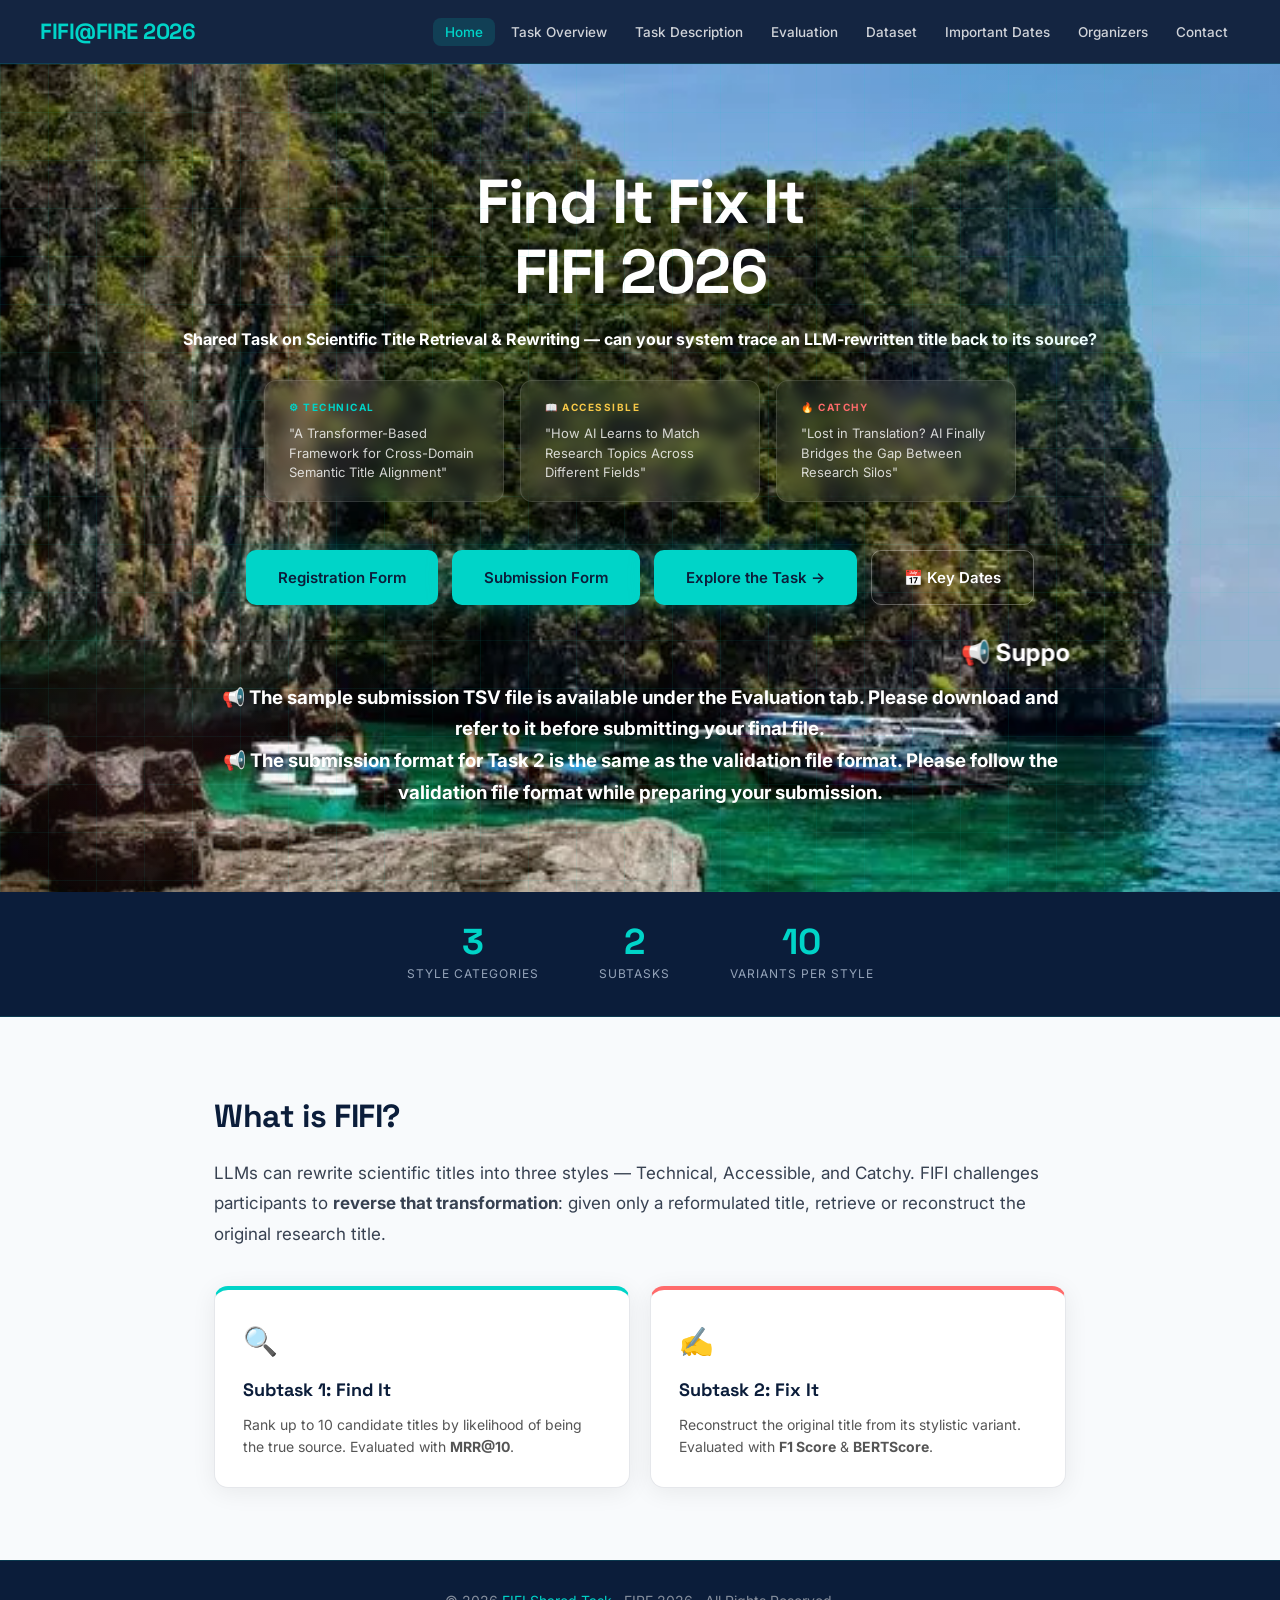
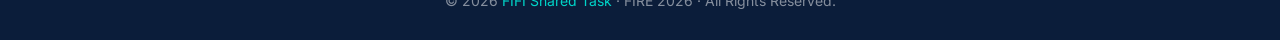
==== index.html @ f6ef9a0f "Update index.html" ====
<!DOCTYPE html>
<html lang="en">
<head>
  <meta charset="UTF-8">
  <meta name="viewport" content="width=device-width, initial-scale=1.0">
  <title>FIFI 2026 — Scientific Title Retrieval & Rewriting</title>
  <link rel="stylesheet" href="style.css">
</head>
<body>

<nav>
  <div class="logo">FIFI@FIRE 2026</div>
  <ul>
    <li><a href="index.html" class="active">Home</a></li>
    <li><a href="overview.html">Task Overview</a></li>
    <li><a href="task.html">Task Description</a></li>
    <li><a href="eval.html">Evaluation</a></li>
    <li><a href="dataset.html">Dataset</a></li>
    <li><a href="dates.html">Important Dates</a></li>
    <li><a href="organizers.html">Organizers</a></li>
    <li><a href="contact.html">Contact</a></li>
  </ul>
</nav>


<section class="hero" style="
    background-image: url('4a.jpg');
    background-size: cover;
    background-position: center;">
  <div class="hero-blob"></div>
 <h1>Find It Fix It <br>FIFI 2026</h1>
 <p><strong><font color='white' font-size= '14px'>
      Shared Task on Scientific Title Retrieval &amp; Rewriting — 
      can your system trace an LLM-rewritten title back to its source?
    </font></strong></p><br>
  <div class="hero-content">
  

    <!-- Signature element: animated floating title-style cards -->
    <div class="title-cards">
      <div class="tc">
        <div class="tc-label technical">⚙ Technical</div>
        <p>"A Transformer-Based Framework for Cross-Domain Semantic Title Alignment"</p>
      </div>
      <div class="tc">
        <div class="tc-label accessible">📖 Accessible</div>
        <p>"How AI Learns to Match Research Topics Across Different Fields"</p>
      </div>
      <div class="tc">
        <div class="tc-label catchy">🔥 Catchy</div>
        <p>"Lost in Translation? AI Finally Bridges the Gap Between Research Silos"</p>
      </div>
    </div>

    <div class="hero-btns">
      <a href="https://forms.gle/GityuVsb8UfEzynC6" target="_blank" class="btn btn-primary">Registration Form</a>
      <a href="https://forms.gle/oGqS2TZ5ggwnsWyB8" target="_blank" class="btn btn-primary">Submission Form</a>
      <a href="overview.html" class="btn btn-primary">Explore the Task →</a>
      <a href="dates.html" class="btn btn-outline">📅 Key Dates</a>
    </div>
<br>
    <marquee><font color='white'><h2>📢 Supporting Dataset for Task 1 Released</h2></font></marquee>
     <font color='white'><h3>📢 The sample submission TSV file is available under the Evaluation tab. Please download and refer to it before submitting your final file.<br>
     📢 The submission format for Task 2 is the same as the validation file format. Please follow the validation file format while preparing your submission.</h3></font>
    
  </div>
</section>

<!-- Stats strip -->
<div class="stats-strip">
  <div class="stat">
    <div class="stat-num">3</div>
    <div class="stat-label">Style categories</div>
  </div>
  <div class="stat">
    <div class="stat-num">2</div>
    <div class="stat-label">Subtasks</div>
  </div>
  <div class="stat">
    <div class="stat-num">10</div>
    <div class="stat-label">Variants per style</div>
  </div>
</div>


<!-- Quick-glance section -->
<section style="max-width:900px;margin:0 auto;padding:72px 24px;">
  <h2 style="font-family:'Space Grotesk',sans-serif;font-size:32px;font-weight:800;color:#0b1d3a;margin-bottom:14px;letter-spacing:-0.5px;">
    What is FIFI?
  </h2>
  <p style="font-size:17px;color:#374151;line-height:1.8;margin-bottom:36px;">
    LLMs can rewrite scientific titles into three styles — Technical, Accessible, and Catchy. 
    FIFI challenges participants to <strong>reverse that transformation</strong>: given only 
    a reformulated title, retrieve or reconstruct the original research title.
  </p>

  <div style="display:grid;grid-template-columns:1fr 1fr;gap:20px;">
    <div style="background:white;border-radius:14px;padding:28px;border:1px solid #e5e7eb;box-shadow:0 4px 24px rgba(0,0,0,0.07);border-top:4px solid #00d4c8;">
      <div style="font-size:28px;margin-bottom:10px;">🔍</div>
      <h3 style="font-family:'Space Grotesk',sans-serif;font-size:18px;font-weight:700;color:#0b1d3a;margin-bottom:8px;">Subtask 1: Find It</h3>
      <p style="font-size:14px;color:#555;line-height:1.6;">Rank up to 10 candidate titles by likelihood of being the true source. Evaluated with <strong>MRR@10</strong>.</p>
    </div>
    <div style="background:white;border-radius:14px;padding:28px;border:1px solid #e5e7eb;box-shadow:0 4px 24px rgba(0,0,0,0.07);border-top:4px solid #ff6b6b;">
      <div style="font-size:28px;margin-bottom:10px;">✍️</div>
      <h3 style="font-family:'Space Grotesk',sans-serif;font-size:18px;font-weight:700;color:#0b1d3a;margin-bottom:8px;">Subtask 2: Fix It</h3>
      <p style="font-size:14px;color:#555;line-height:1.6;">Reconstruct the original title from its stylistic variant. Evaluated with <strong>F1 Score</strong> &amp; <strong>BERTScore</strong>.</p>
    </div>
  </div>
</section>

<footer>
  <p>© 2026 <span>FIFI Shared Task</span> · FIRE 2026 · All Rights Reserved.</p>
</footer>

</body>
</html>
---- style.css ----
/* ============================================================
   FIFI 2026 — Vibrant Redesign
   Palette: Navy · Teal · Coral · Gold · Off-white
   ============================================================ */

@import url('https://fonts.googleapis.com/css2?family=Space+Grotesk:wght@400;500;600;700;800&family=Inter:wght@300;400;500;600&display=swap');

/* ── Tokens ──────────────────────────────────────────────── */
:root {
  --navy:    #0b1d3a;
  --navy2:   #112347;
  --teal:    #00d4c8;
  --teal2:   #00a99e;
  --coral:   #ff6b6b;
  --gold:    #f7c948;
  --offwhite:#f8fafc;
  --muted:   #94a3b8;
  --card-bg: #ffffff;
  --text:    #1e293b;
  --radius:  14px;
  --shadow:  0 4px 24px rgba(0,0,0,0.10);
}

/* ── Reset ───────────────────────────────────────────────── */
*, *::before, *::after { margin:0; padding:0; box-sizing:border-box; }

html { scroll-behavior:smooth; }

body {
  font-family: 'Inter', sans-serif;
  background: var(--offwhite);
  color: var(--text);
  line-height: 1.7;
  font-size: 16px;
}

/* ── NAV ─────────────────────────────────────────────────── */
nav {
  position: sticky;
  top: 0;
  z-index: 100;
  background: rgba(11, 29, 58, 0.96);
  backdrop-filter: blur(12px);
  -webkit-backdrop-filter: blur(12px);
  padding: 0 40px;
  display: flex;
  justify-content: space-between;
  align-items: center;
  height: 64px;
  border-bottom: 1px solid rgba(0,212,200,0.15);
}

.logo {
  font-family: 'Space Grotesk', sans-serif;
  font-size: 22px;
  font-weight: 800;
  color: var(--teal);
  letter-spacing: -0.5px;
  text-decoration: none;
}

nav ul {
  list-style: none;
  display: flex;
  gap: 4px;
  flex-wrap: wrap;
}

nav ul li a {
  color: rgba(255,255,255,0.80);
  text-decoration: none;
  font-size: 13.5px;
  font-weight: 500;
  padding: 6px 12px;
  border-radius: 8px;
  transition: background 0.2s, color 0.2s;
  white-space: nowrap;
}

nav ul li a:hover,
nav ul li a.active {
  background: rgba(0,212,200,0.15);
  color: var(--teal);
}

/* ── HERO (index only) ───────────────────────────────────── */
.hero {
  position: relative;
  min-height: 92vh;
  display: flex;
  flex-direction: column;
  align-items: center;
  justify-content: center;
  text-align: center;
  padding: 80px 24px 60px;
  background: linear-gradient(135deg, #080f22 0%, #0b1d3a 45%, #0d2d45 100%);
  overflow: hidden;
}

/* Animated background grid */
.hero::before {
  content: '';
  position: absolute;
  inset: 0;
  background-image:
    linear-gradient(rgba(0,212,200,0.07) 1px, transparent 1px),
    linear-gradient(90deg, rgba(0,212,200,0.07) 1px, transparent 1px);
  background-size: 48px 48px;
  animation: gridDrift 20s linear infinite;
}

@keyframes gridDrift {
  from { background-position: 0 0; }
  to   { background-position: 48px 48px; }
}

/* Glowing blobs */
.hero::after {
  content: '';
  position: absolute;
  width: 600px; height: 600px;
  border-radius: 50%;
  background: radial-gradient(circle, rgba(0,212,200,0.12) 0%, transparent 70%);
  top: -100px; right: -150px;
  pointer-events: none;
}

.hero-blob {
  position: absolute;
  width: 500px; height: 500px;
  border-radius: 50%;
  background: radial-gradient(circle, rgba(255,107,107,0.10) 0%, transparent 70%);
  bottom: -100px; left: -100px;
  pointer-events: none;
}

.hero-content { position: relative; z-index: 2; max-width: 860px; }

.hero-eyebrow {
  display: inline-flex;
  align-items: center;
  gap: 8px;
  background: rgba(0,212,200,0.12);
  border: 1px solid rgba(0,212,200,0.30);
  color: var(--teal);
  font-size: 12px;
  font-weight: 600;
  letter-spacing: 1.5px;
  text-transform: uppercase;
  padding: 6px 16px;
  border-radius: 100px;
  margin-bottom: 28px;
}

.hero h1 {
  font-family: 'Space Grotesk', sans-serif;
  font-size: clamp(32px, 5.5vw, 62px);
  font-weight: 800;
  color: #ffffff;
  line-height: 1.12;
  margin-bottom: 20px;
  letter-spacing: -1.5px;
}

.hero h1 span {
  background: linear-gradient(90deg, var(--teal), var(--gold));
  -webkit-background-clip: text;
  -webkit-text-fill-color: transparent;
  background-clip: text;
}

.hero-sub {
  font-size: 18px;
  color: rgba(255,255,255,0.65);
  margin-bottom: 48px;
  max-width: 600px;
  margin-left: auto;
  margin-right: auto;
}

/* Animated title cards — the signature element */
.title-cards {
  display: flex;
  gap: 16px;
  justify-content: center;
  flex-wrap: wrap;
  margin-bottom: 48px;
  position: relative;
  z-index: 2;
}

.tc {
  background: rgba(255,255,255,0.06);
  border: 1px solid rgba(255,255,255,0.12);
  backdrop-filter: blur(8px);
  border-radius: 12px;
  padding: 18px 24px;
  max-width: 240px;
  text-align: left;
  animation: tcFloat 4s ease-in-out infinite;
}

.tc:nth-child(2) { animation-delay: 1.3s; }
.tc:nth-child(3) { animation-delay: 2.6s; }

@keyframes tcFloat {
  0%, 100% { transform: translateY(0); }
  50%       { transform: translateY(-8px); }
}

.tc-label {
  font-size: 10px;
  font-weight: 700;
  letter-spacing: 1.5px;
  text-transform: uppercase;
  margin-bottom: 8px;
}

.tc-label.technical  { color: var(--teal); }
.tc-label.accessible { color: var(--gold); }
.tc-label.catchy     { color: var(--coral); }

.tc p { font-size: 13px; color: rgba(255,255,255,0.80); line-height: 1.5; }

.hero-btns {
  display: flex;
  gap: 14px;
  justify-content: center;
  flex-wrap: wrap;
  position: relative;
  z-index: 2;
}

.btn {
  display: inline-flex;
  align-items: center;
  gap: 8px;
  padding: 14px 32px;
  border-radius: 10px;
  font-size: 15px;
  font-weight: 600;
  text-decoration: none;
  transition: transform 0.2s, box-shadow 0.2s;
  cursor: pointer;
}

.btn:hover { transform: translateY(-2px); }

.btn-primary {
  background: var(--teal);
  color: var(--navy);
  box-shadow: 0 0 24px rgba(0,212,200,0.35);
}

.btn-primary:hover { box-shadow: 0 0 36px rgba(0,212,200,0.55); }

.btn-outline {
  background: transparent;
  color: #fff;
  border: 1.5px solid rgba(255,255,255,0.30);
}

.btn-outline:hover { border-color: var(--teal); color: var(--teal); }

/* ── STATS STRIP ─────────────────────────────────────────── */
.stats-strip {
  background: var(--navy);
  padding: 32px 40px;
  display: flex;
  justify-content: center;
  gap: 60px;
  flex-wrap: wrap;
  border-bottom: 1px solid rgba(0,212,200,0.15);
}

.stat { text-align: center; }

.stat-num {
  font-family: 'Space Grotesk', sans-serif;
  font-size: 36px;
  font-weight: 800;
  color: var(--teal);
  line-height: 1;
}

.stat-label {
  font-size: 12px;
  color: var(--muted);
  text-transform: uppercase;
  letter-spacing: 1px;
  margin-top: 4px;
}

/* ── INNER PAGE HERO ─────────────────────────────────────── */
.page-hero {
  background: linear-gradient(135deg, #080f22 0%, #0b1d3a 100%);
  padding: 64px 40px 48px;
  text-align: center;
  border-bottom: 1px solid rgba(0,212,200,0.15);
  position: relative;
  overflow: hidden;
}

.page-hero::before {
  content: '';
  position: absolute;
  inset: 0;
  background-image:
    linear-gradient(rgba(0,212,200,0.05) 1px, transparent 1px),
    linear-gradient(90deg, rgba(0,212,200,0.05) 1px, transparent 1px);
  background-size: 40px 40px;
}

.page-hero h1 {
  font-family: 'Space Grotesk', sans-serif;
  font-size: clamp(28px, 4vw, 48px);
  font-weight: 800;
  color: #fff;
  letter-spacing: -1px;
  position: relative;
}

.page-hero h1 .accent { color: var(--teal); }

.page-hero p {
  color: rgba(255,255,255,0.60);
  margin-top: 12px;
  font-size: 16px;
  position: relative;
}

/* ── CONTENT ─────────────────────────────────────────────── */
.content {
  max-width: 860px;
  margin: 0 auto;
  padding: 60px 24px 80px;
}

.content h1 {
  font-family: 'Space Grotesk', sans-serif;
  font-size: 36px;
  font-weight: 800;
  color: var(--navy);
  margin-bottom: 28px;
  letter-spacing: -0.5px;
  display: none; /* shown via page-hero */
}

.content h2 {
  font-family: 'Space Grotesk', sans-serif;
  font-size: 22px;
  font-weight: 700;
  color: var(--navy);
  margin-top: 48px;
  margin-bottom: 16px;
  padding-left: 16px;
  border-left: 4px solid var(--teal);
}

.content p {
  color: #374151;
  margin-bottom: 18px;
  font-size: 16px;
  line-height: 1.8;
}

.content ul {
  margin-left: 0;
  list-style: none;
  margin-bottom: 20px;
}

.content ul li {
  padding: 12px 16px 12px 48px;
  position: relative;
  background: white;
  border-radius: 10px;
  margin-bottom: 10px;
  border: 1px solid #e5e7eb;
  font-size: 15px;
  color: #374151;
  box-shadow: 0 1px 4px rgba(0,0,0,0.04);
}

.content ul li::before {
  content: '✦';
  position: absolute;
  left: 16px;
  color: var(--teal);
  font-size: 14px;
}

/* ── STYLE LABEL PILLS ───────────────────────────────────── */
.label-pill {
  display: inline-block;
  padding: 3px 12px;
  border-radius: 100px;
  font-size: 12px;
  font-weight: 700;
  letter-spacing: 0.5px;
  text-transform: uppercase;
}

.pill-technical  { background: rgba(0,212,200,0.12); color: var(--teal2); border: 1px solid rgba(0,212,200,0.3); }
.pill-accessible { background: rgba(247,201,72,0.12); color: #b07d00;    border: 1px solid rgba(247,201,72,0.4); }
.pill-catchy     { background: rgba(255,107,107,0.10); color: #c0392b;   border: 1px solid rgba(255,107,107,0.3); }

/* ── STYLE CARDS (overview page) ─────────────────────────── */
.style-cards {
  display: grid;
  grid-template-columns: repeat(3, 1fr);
  gap: 20px;
  margin: 32px 0;
}

.style-card {
  border-radius: var(--radius);
  padding: 28px 24px;
  border: 1px solid transparent;
  transition: transform 0.2s, box-shadow 0.2s;
}

.style-card:hover { transform: translateY(-4px); box-shadow: var(--shadow); }

.style-card.technical  { background: linear-gradient(135deg,#e8fffe,#d0faf8); border-color: rgba(0,212,200,0.3); }
.style-card.accessible { background: linear-gradient(135deg,#fffbea,#fff3c4); border-color: rgba(247,201,72,0.4); }
.style-card.catchy     { background: linear-gradient(135deg,#fff1f1,#ffdcdc); border-color: rgba(255,107,107,0.3); }

.style-card .sc-icon { font-size: 32px; margin-bottom: 12px; }
.style-card h3 {
  font-family: 'Space Grotesk', sans-serif;
  font-size: 17px;
  font-weight: 700;
  margin-bottom: 8px;
  color: var(--navy);
}
.style-card p { font-size: 14px; color: #555; margin: 0; }

/* ── SUBTASK CARDS (task page) ───────────────────────────── */
.subtask-grid {
  display: grid;
  grid-template-columns: 1fr 1fr;
  gap: 24px;
  margin: 32px 0;
}

.subtask-card {
  background: white;
  border-radius: var(--radius);
  padding: 32px 28px;
  border: 1px solid #e5e7eb;
  box-shadow: var(--shadow);
  position: relative;
  overflow: hidden;
}

.subtask-card::before {
  content: '';
  position: absolute;
  top: 0; left: 0; right: 0;
  height: 4px;
}

.subtask-card.find::before  { background: linear-gradient(90deg, var(--teal), #00a99e); }
.subtask-card.fix::before   { background: linear-gradient(90deg, var(--coral), #ff9f4a); }

.subtask-num {
  font-family: 'Space Grotesk', sans-serif;
  font-size: 48px;
  font-weight: 800;
  line-height: 1;
  margin-bottom: 12px;
}

.find .subtask-num { color: var(--teal); }
.fix  .subtask-num { color: var(--coral); }

.subtask-card h2 {
  font-family: 'Space Grotesk', sans-serif;
  font-size: 20px;
  font-weight: 700;
  color: var(--navy);
  margin: 0 0 12px 0;
  padding: 0;
  border: none;
}

.subtask-card p { font-size: 14.5px; color: #555; margin: 0; }

/* ── EVALUATION CARDS ────────────────────────────────────── */
.eval-grid {
  display: grid;
  grid-template-columns: 1fr 1fr;
  gap: 24px;
  margin: 32px 0;
}

.eval-card {
  background: white;
  border-radius: var(--radius);
  padding: 32px;
  border: 1px solid #e5e7eb;
  box-shadow: var(--shadow);
  text-align: center;
}

.eval-card .metric {
  font-family: 'Space Grotesk', sans-serif;
  font-size: 28px;
  font-weight: 800;
  margin-bottom: 8px;
}

.eval-card.st1 .metric { color: var(--teal); }
.eval-card.st2a .metric { color: var(--coral); }

.eval-card p { font-size: 14px; color: #666; }

/* ── DATES TABLE ─────────────────────────────────────────── */
.dates-table {
  width: 100%;
  border-collapse: collapse;
  margin-top: 28px;
  background: white;
  border-radius: var(--radius);
  overflow: hidden;
  box-shadow: var(--shadow);
  border: 1px solid #e5e7eb;
}

.dates-table th {
  background: var(--navy);
  color: var(--teal);
  font-family: 'Space Grotesk', sans-serif;
  font-size: 13px;
  font-weight: 700;
  letter-spacing: 1px;
  text-transform: uppercase;
  padding: 18px 24px;
  text-align: left;
}

.dates-table td {
  padding: 16px 24px;
  border-bottom: 1px solid #f0f0f0;
  font-size: 15px;
}

.dates-table tr:last-child td { border-bottom: none; }
.dates-table tr:hover td { background: #f8faff; }

.dates-table td:first-child { font-weight: 500; color: var(--navy); }
.dates-table td:last-child  {
  color: var(--teal2);
  font-weight: 600;
  font-family: 'Space Grotesk', sans-serif;
}

/* ── ORGANIZERS GRID ─────────────────────────────────────── */
.organizers-outer {
  max-width: 1100px;
  margin: 0 auto;
  padding: 60px 24px 80px;
}

.organizers-grid {
  display: grid;
  grid-template-columns: repeat(4, 1fr);
  gap: 24px;
  margin-top: 8px;
}

.organizer-card {
  background: white;
  border-radius: var(--radius);
  padding: 28px 20px 24px;
  text-align: center;
  border: 1px solid #e5e7eb;
  box-shadow: var(--shadow);
  transition: transform 0.25s, box-shadow 0.25s;
  position: relative;
  overflow: hidden;
}

.organizer-card::before {
  content: '';
  position: absolute;
  top: 0; left: 0; right: 0;
  height: 3px;
  background: linear-gradient(90deg, var(--teal), var(--gold));
}

.organizer-card:hover {
  transform: translateY(-5px);
  box-shadow: 0 12px 32px rgba(0,0,0,0.13);
}

.organizer-card img {
  width: 100px;
  height: 100px;
  object-fit: cover;
  border-radius: 50%;
  margin-bottom: 16px;
  border: 3px solid var(--teal);
  box-shadow: 0 0 0 4px rgba(0,212,200,0.12);
}

.organizer-card h3 {
  font-family: 'Space Grotesk', sans-serif;
  font-size: 16px;
  font-weight: 700;
  color: var(--navy);
  margin-bottom: 6px;
}

.organizer-card .role {
  font-size: 13px;
  color: var(--teal2);
  font-weight: 600;
  margin-bottom: 4px;
}

.organizer-card .org {
  font-size: 12.5px;
  color: #888;
  line-height: 1.4;
}

/* ── CONTACT ─────────────────────────────────────────────── */
.contact-box {
  background: white;
  border-radius: var(--radius);
  padding: 40px;
  border: 1px solid #e5e7eb;
  box-shadow: var(--shadow);
  margin-top: 16px;
}

.contact-box a {
  color: var(--teal2);
  font-weight: 600;
  text-decoration: none;
}

.contact-box a:hover { text-decoration: underline; }

.email-badge {
  display: inline-flex;
  align-items: center;
  gap: 10px;
  background: var(--navy);
  color: var(--teal);
  padding: 12px 24px;
  border-radius: 10px;
  font-family: 'Space Grotesk', sans-serif;
  font-size: 18px;
  font-weight: 700;
  margin: 16px 0 24px;
  letter-spacing: -0.3px;
}

/* ── FOOTER ──────────────────────────────────────────────── */
footer {
  background: var(--navy);
  color: rgba(255,255,255,0.5);
  text-align: center;
  padding: 28px 20px;
  font-size: 14px;
  border-top: 1px solid rgba(0,212,200,0.15);
}

footer span { color: var(--teal); }

/* ── RESPONSIVE ──────────────────────────────────────────── */
@media (max-width: 900px) {
  nav { padding: 0 20px; flex-direction: column; height: auto; padding: 12px 20px; }
  nav ul { gap: 2px; margin-top: 8px; justify-content: center; }
  .organizers-grid { grid-template-columns: repeat(2, 1fr); }
  .style-cards { grid-template-columns: 1fr; }
  .subtask-grid { grid-template-columns: 1fr; }
  .eval-grid { grid-template-columns: 1fr; }
  .stats-strip { gap: 32px; }
}

@media (max-width: 600px) {
  .organizers-grid { grid-template-columns: 1fr; }
  .title-cards { flex-direction: column; align-items: center; }
  .tc { max-width: 100%; }
}
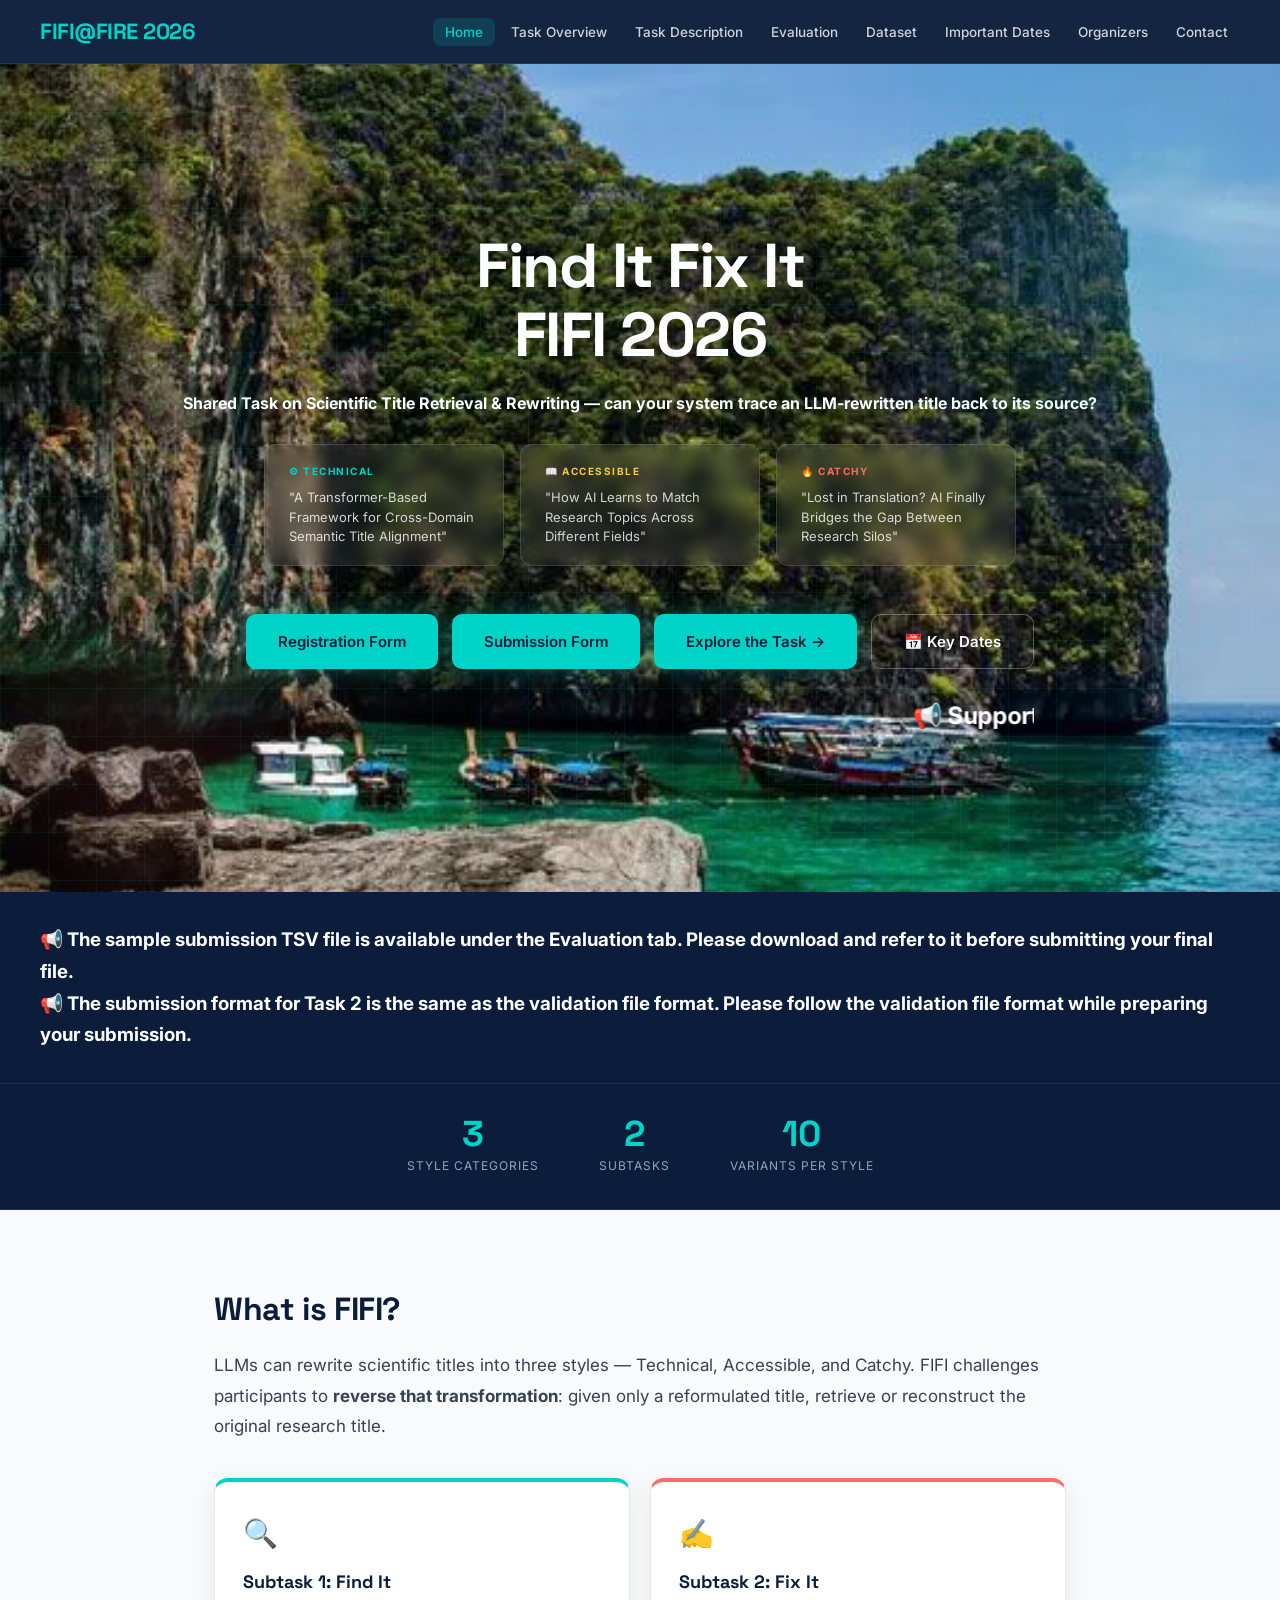
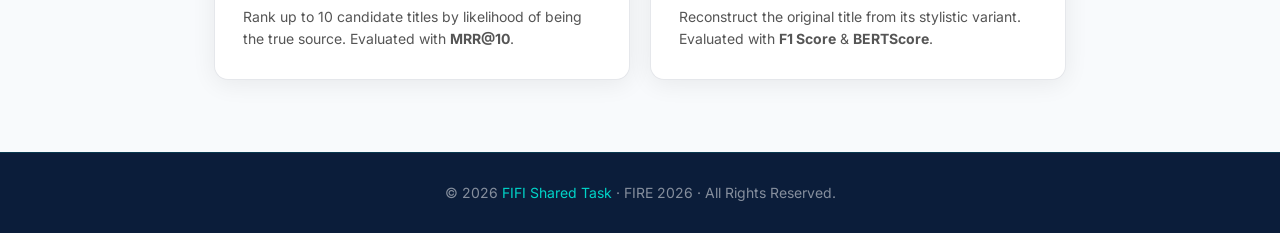
==== commit 23f7e85d: "Update index.html" ====
--- a/index.html
+++ b/index.html
@@ -60,13 +60,17 @@
     </div>
 <br>
     <marquee><font color='white'><h2>📢 Supporting Dataset for Task 1 Released</h2></font></marquee>
-     <font color='white'><h3>📢 The sample submission TSV file is available under the Evaluation tab. Please download and refer to it before submitting your final file.<br>
-     📢 The submission format for Task 2 is the same as the validation file format. Please follow the validation file format while preparing your submission.</h3></font>
-    
+     
   </div>
 </section>
 
 <!-- Stats strip -->
+<div class="stats-strip">
+ <font color='white'><h3>📢 The sample submission TSV file is available under the Evaluation tab. Please download and refer to it before submitting your final file.<br>
+     📢 The submission format for Task 2 is the same as the validation file format. Please follow the validation file format while preparing your submission.</h3></font>
+  </div>
+
+  
 <div class="stats-strip">
   <div class="stat">
     <div class="stat-num">3</div>
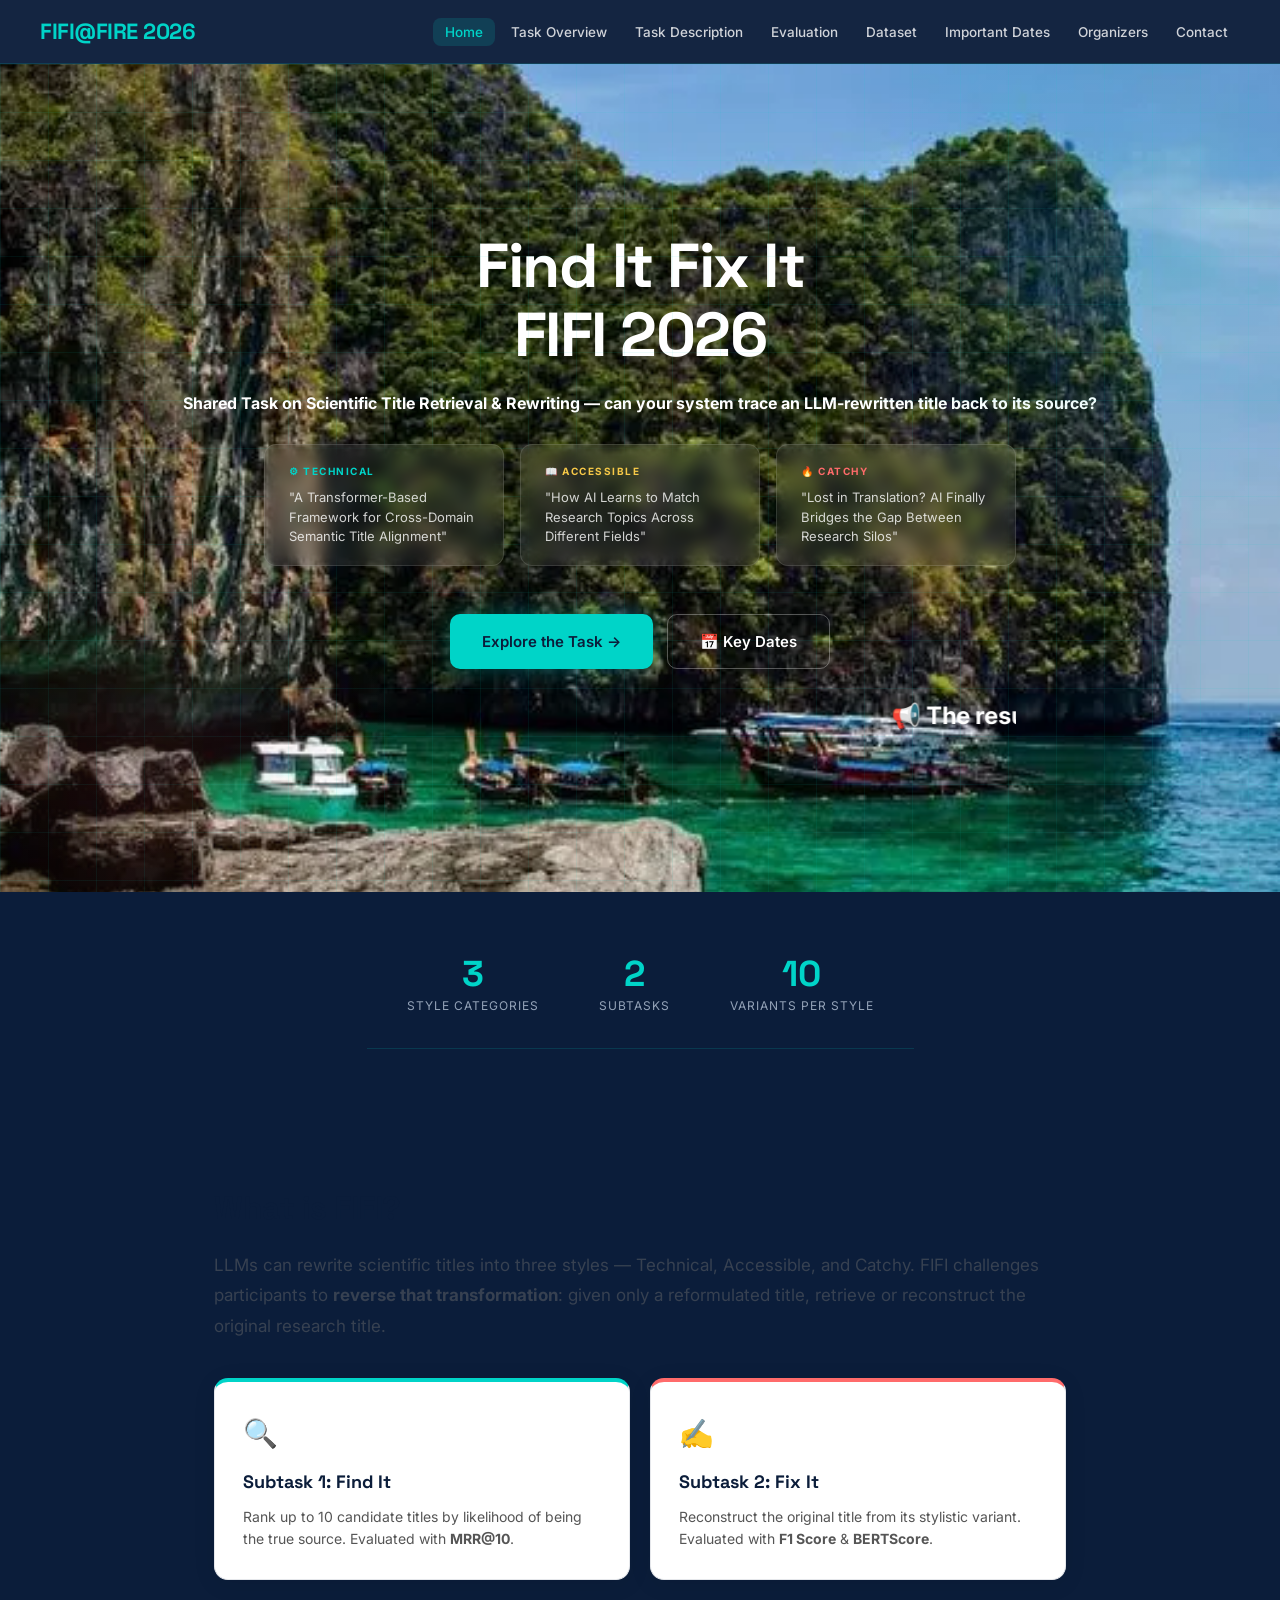
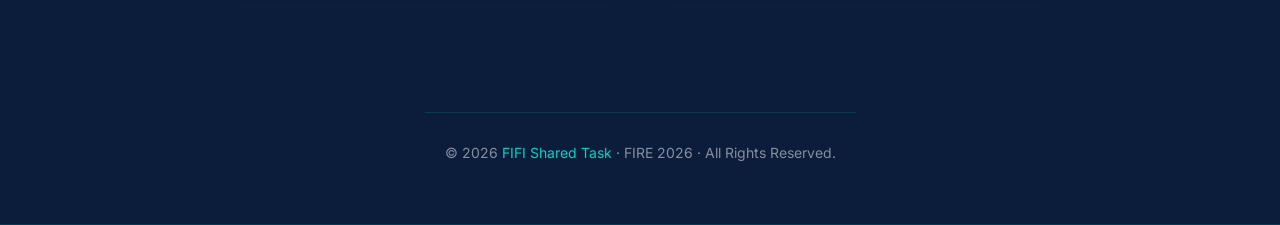
==== commit 1256a230: "Update index.html" ====
--- a/index.html
+++ b/index.html
@@ -53,22 +53,18 @@
     </div>
 
     <div class="hero-btns">
-      <a href="https://forms.gle/GityuVsb8UfEzynC6" target="_blank" class="btn btn-primary">Registration Form</a>
-      <a href="https://forms.gle/oGqS2TZ5ggwnsWyB8" target="_blank" class="btn btn-primary">Submission Form</a>
+    
       <a href="overview.html" class="btn btn-primary">Explore the Task →</a>
       <a href="dates.html" class="btn btn-outline">📅 Key Dates</a>
     </div>
 <br>
-    <marquee><font color='white'><h2>📢 Supporting Dataset for Task 1 Released</h2></font></marquee>
+    <marquee><font color='white'><h2>📢 The results for Task 2 are now available</h2></font></marquee>
      
   </div>
 </section>
 
 <!-- Stats strip -->
 <div class="stats-strip">
- <font color='white'><h3>📢 The sample submission TSV file is available under the Evaluation tab. Please download and refer to it before submitting your final file.<br>
-     📢 The submission format for Task 2 is the same as the validation file format. Please follow the validation file format while preparing your submission.</h3></font>
-  </div>
 
   
 <div class="stats-strip">
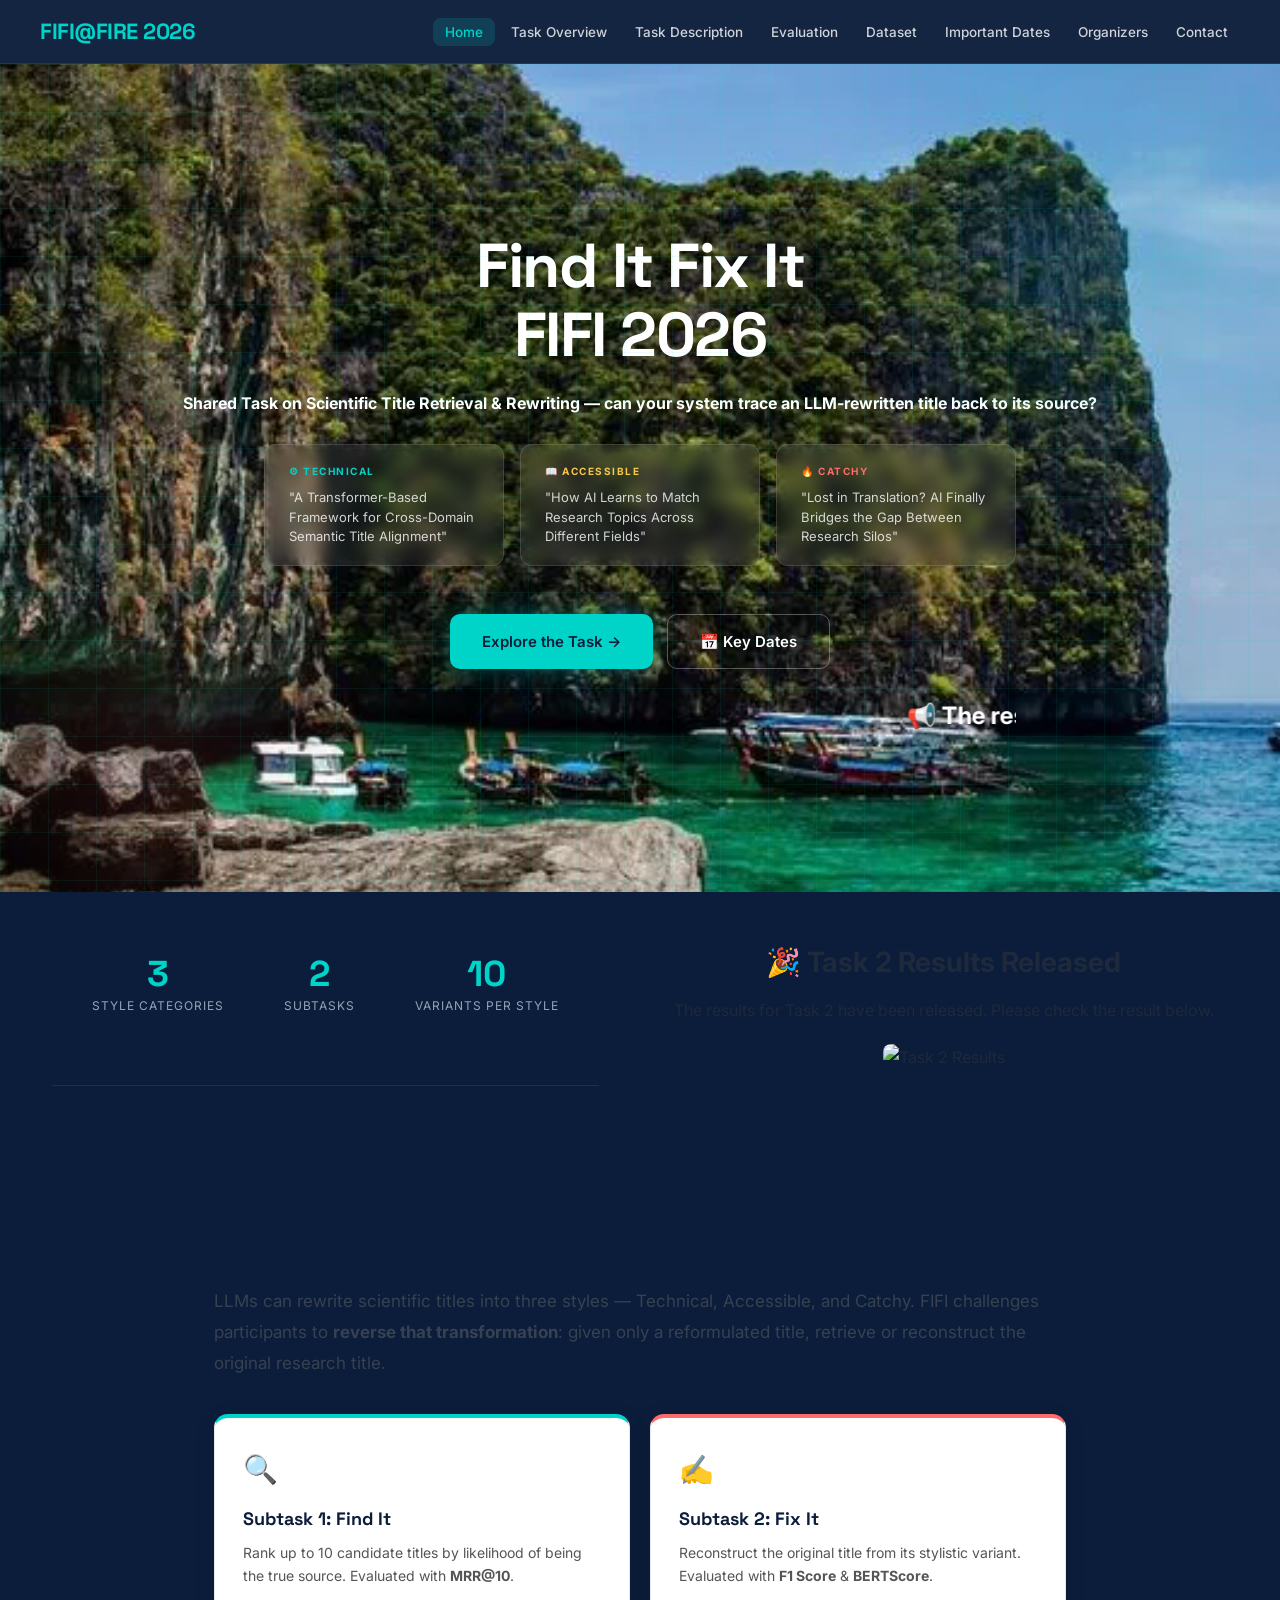
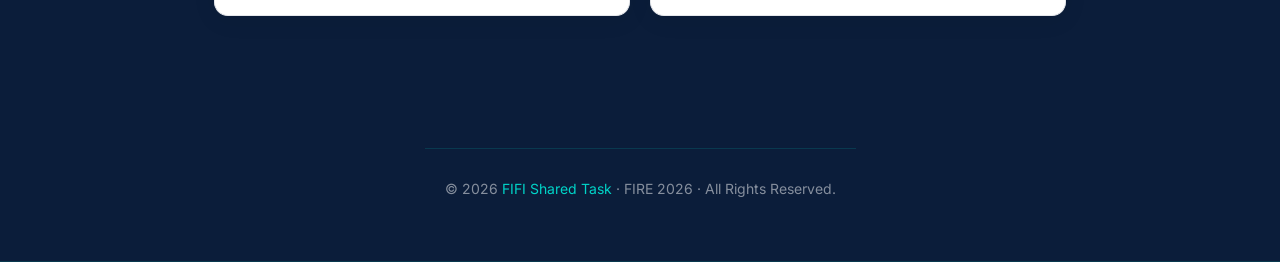
==== commit a3fc037d: "Update index.html" ====
--- a/index.html
+++ b/index.html
@@ -58,7 +58,7 @@
       <a href="dates.html" class="btn btn-outline">📅 Key Dates</a>
     </div>
 <br>
-    <marquee><font color='white'><h2>📢 The results for Task 2 are now available</h2></font></marquee>
+    <marquee><font color='white'><h2>📢 The results for Task 2 are now available (Scroll Down)</h2></font></marquee>
      
   </div>
 </section>
@@ -80,6 +80,21 @@
     <div class="stat-num">10</div>
     <div class="stat-label">Variants per style</div>
   </div>
+</div>
+
+
+  <div style="text-align: center; padding: 15px;">
+    <h2 style="font-size: 28px; font-weight: bold; margin-bottom: 10px;">
+        🎉 Task 2 Results Released
+    </h2>
+
+    <p style="font-size: 16px; margin-bottom: 20px;">
+        The results for Task 2 have been released. Please check the result below.
+    </p>
+
+    <img src="task2-result.png"
+         alt="Task 2 Results"
+         style="max-width: 100%; height: auto; border-radius: 8px;">
 </div>
 
 
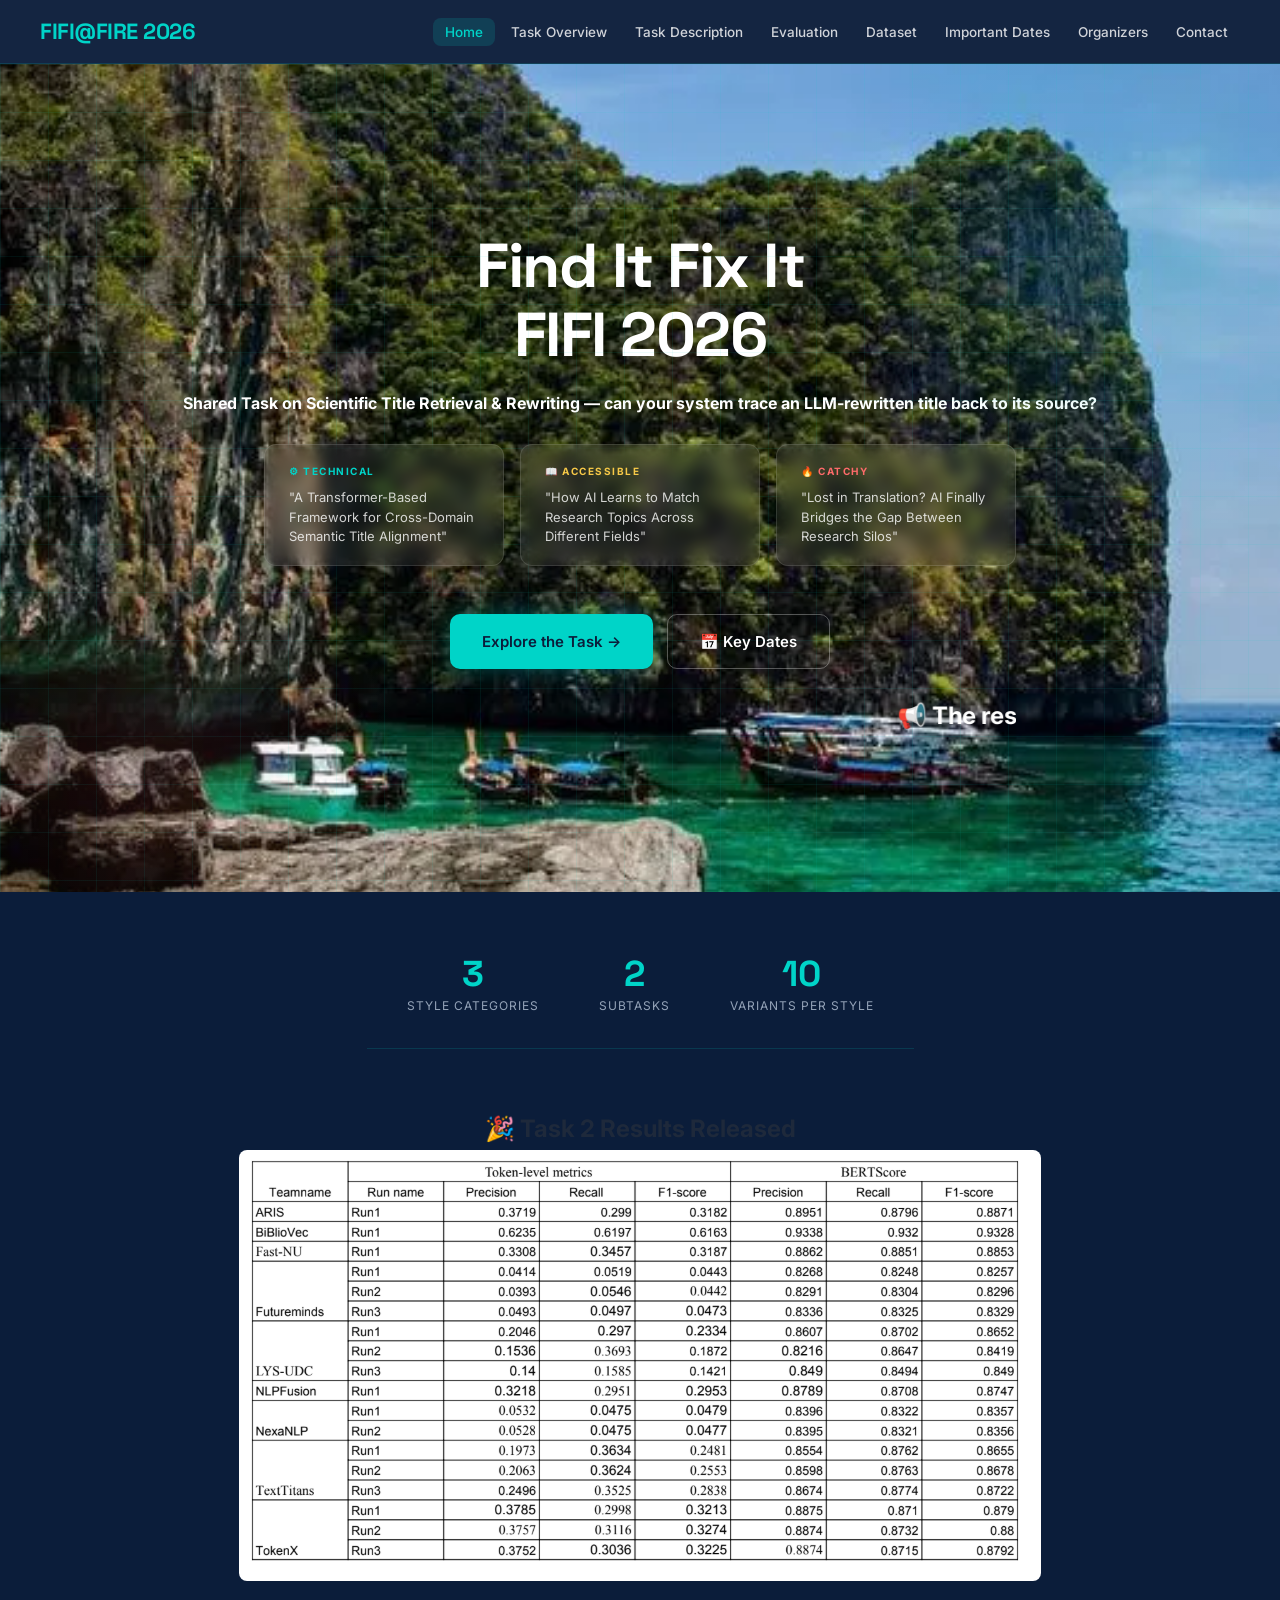
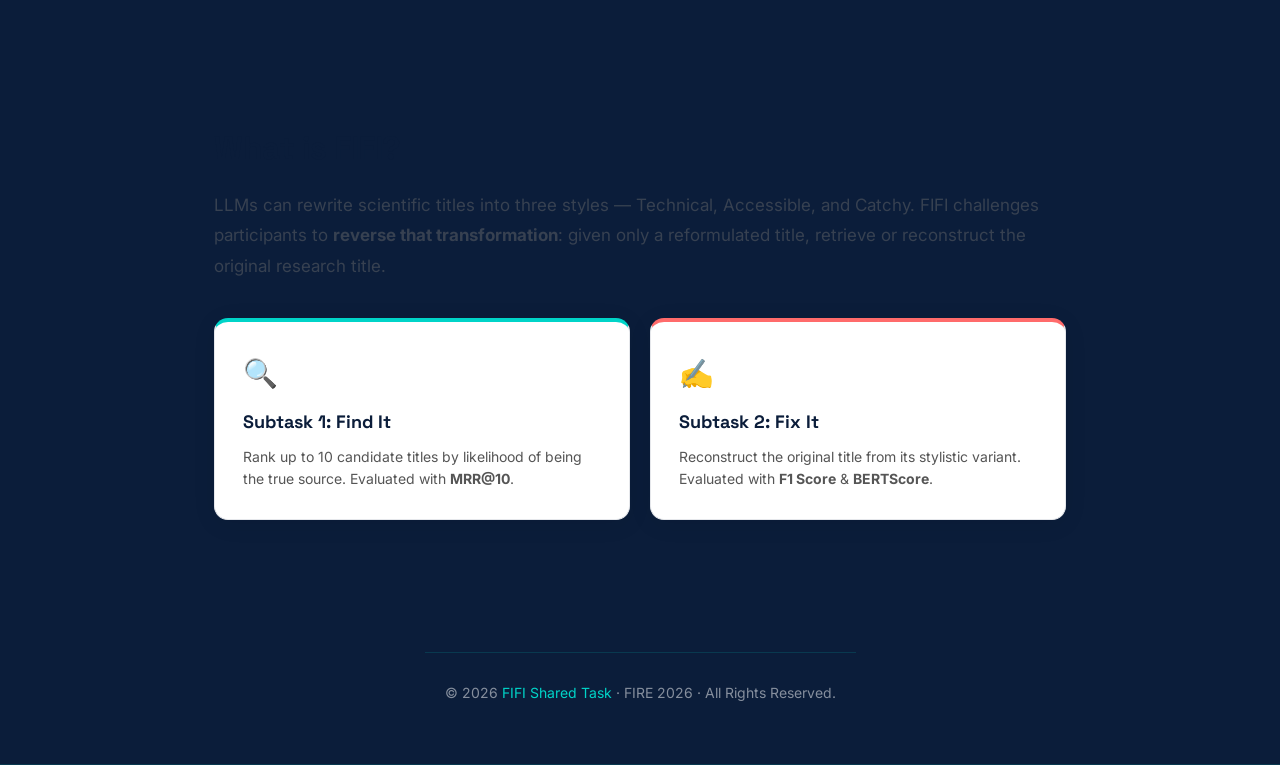
==== commit 9183a2a7: "Update index.html" ====
--- a/index.html
+++ b/index.html
@@ -83,14 +83,11 @@
 </div>
 
 
-  <div style="text-align: center; padding: 15px;">
-    <h2 style="font-size: 28px; font-weight: bold; margin-bottom: 10px;">
+  <div style="text-align: center;">
+    <h2>
         🎉 Task 2 Results Released
     </h2>
 
-    <p style="font-size: 16px; margin-bottom: 20px;">
-        The results for Task 2 have been released. Please check the result below.
-    </p>
 
     <img src="task2-result.png"
          alt="Task 2 Results"
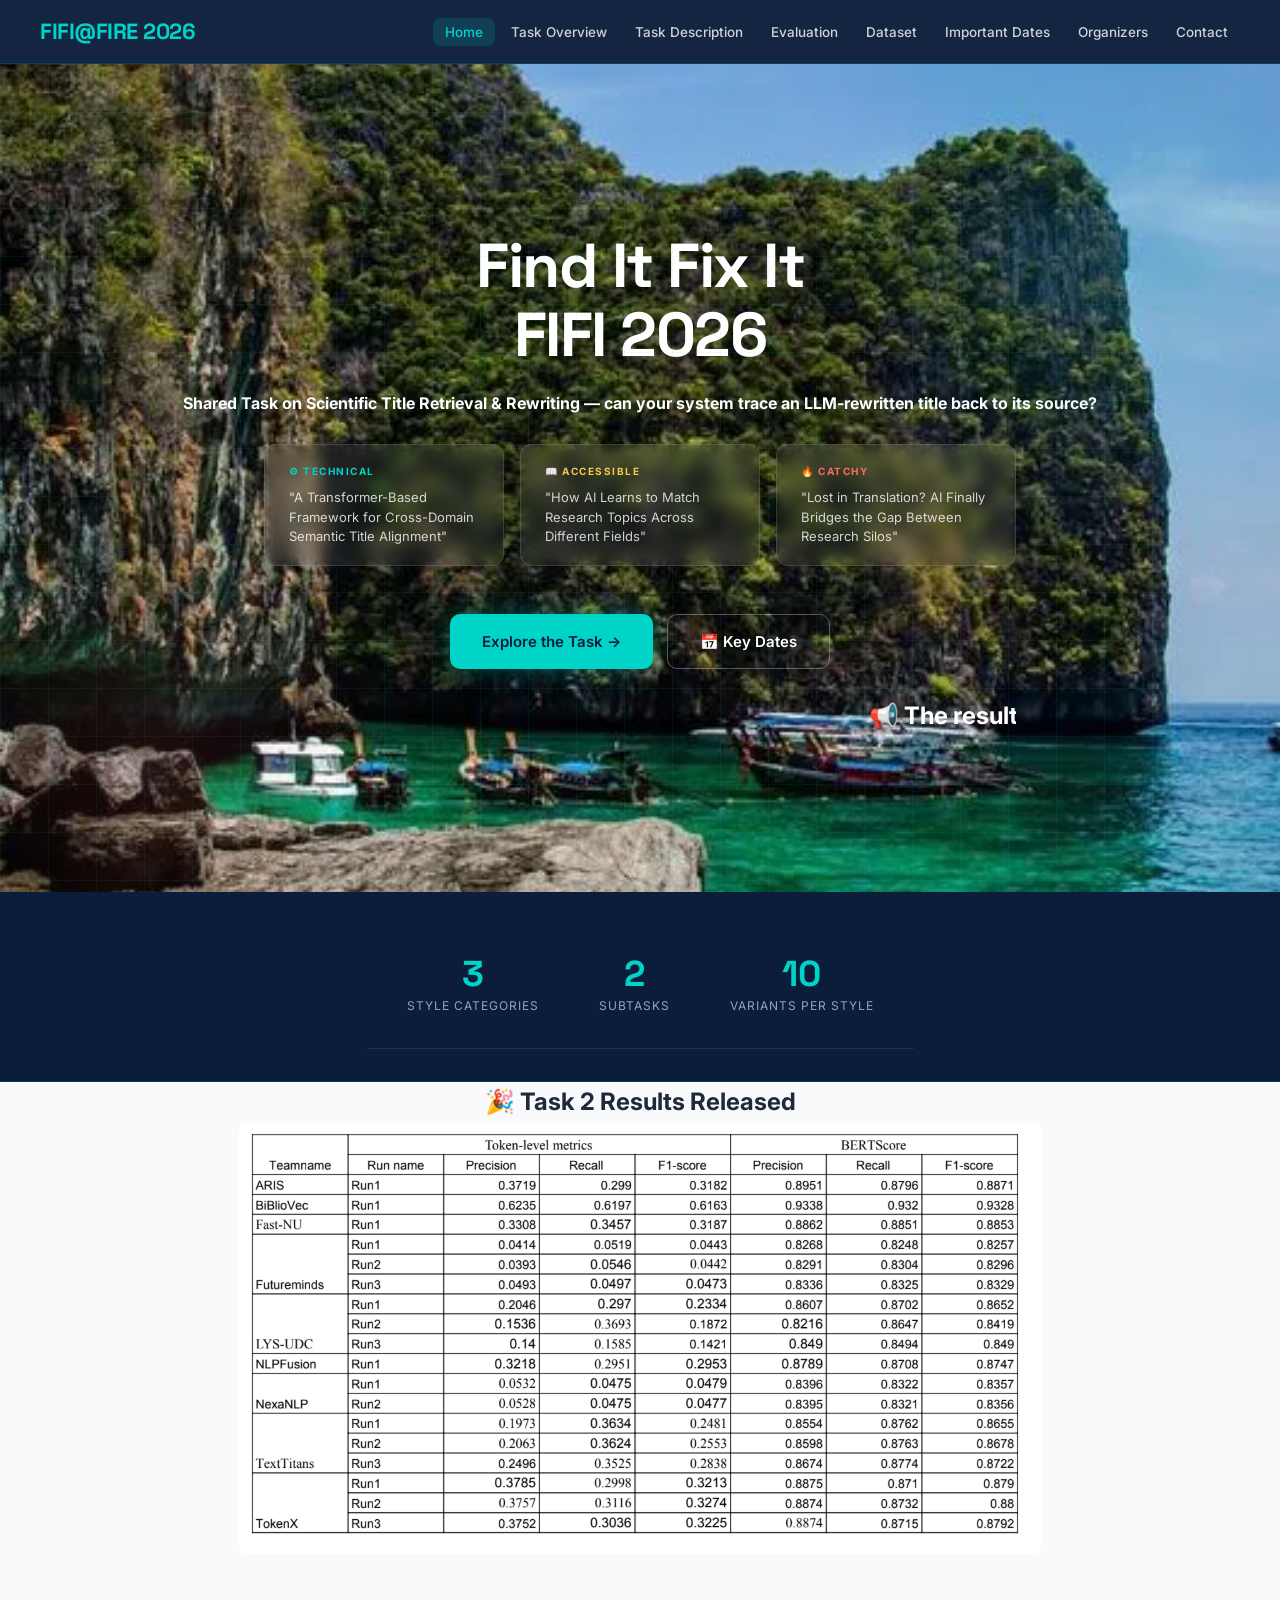
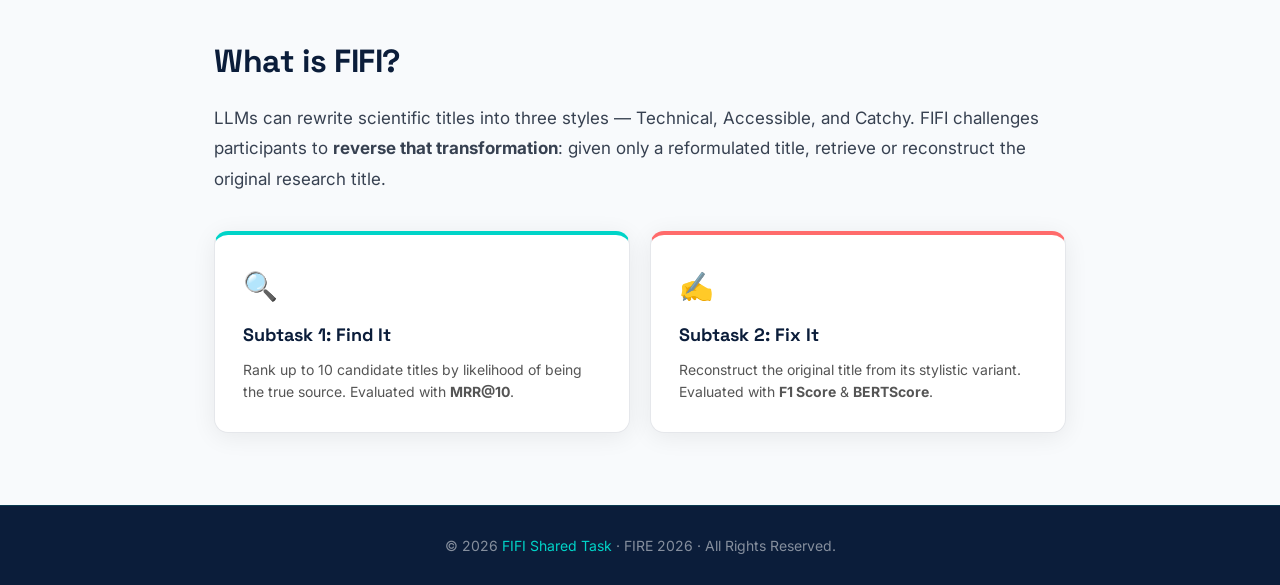
==== commit e9b0b3aa: "Update index.html" ====
--- a/index.html
+++ b/index.html
@@ -81,7 +81,7 @@
     <div class="stat-label">Variants per style</div>
   </div>
 </div>
-
+</div>
 
   <div style="text-align: center;">
     <h2>
@@ -91,7 +91,7 @@
 
     <img src="task2-result.png"
          alt="Task 2 Results"
-         style="max-width: 100%; height: auto; border-radius: 8px;">
+         style="max-width: 100%; height: auto; border-radius: 8px;"/>
 </div>
 
 
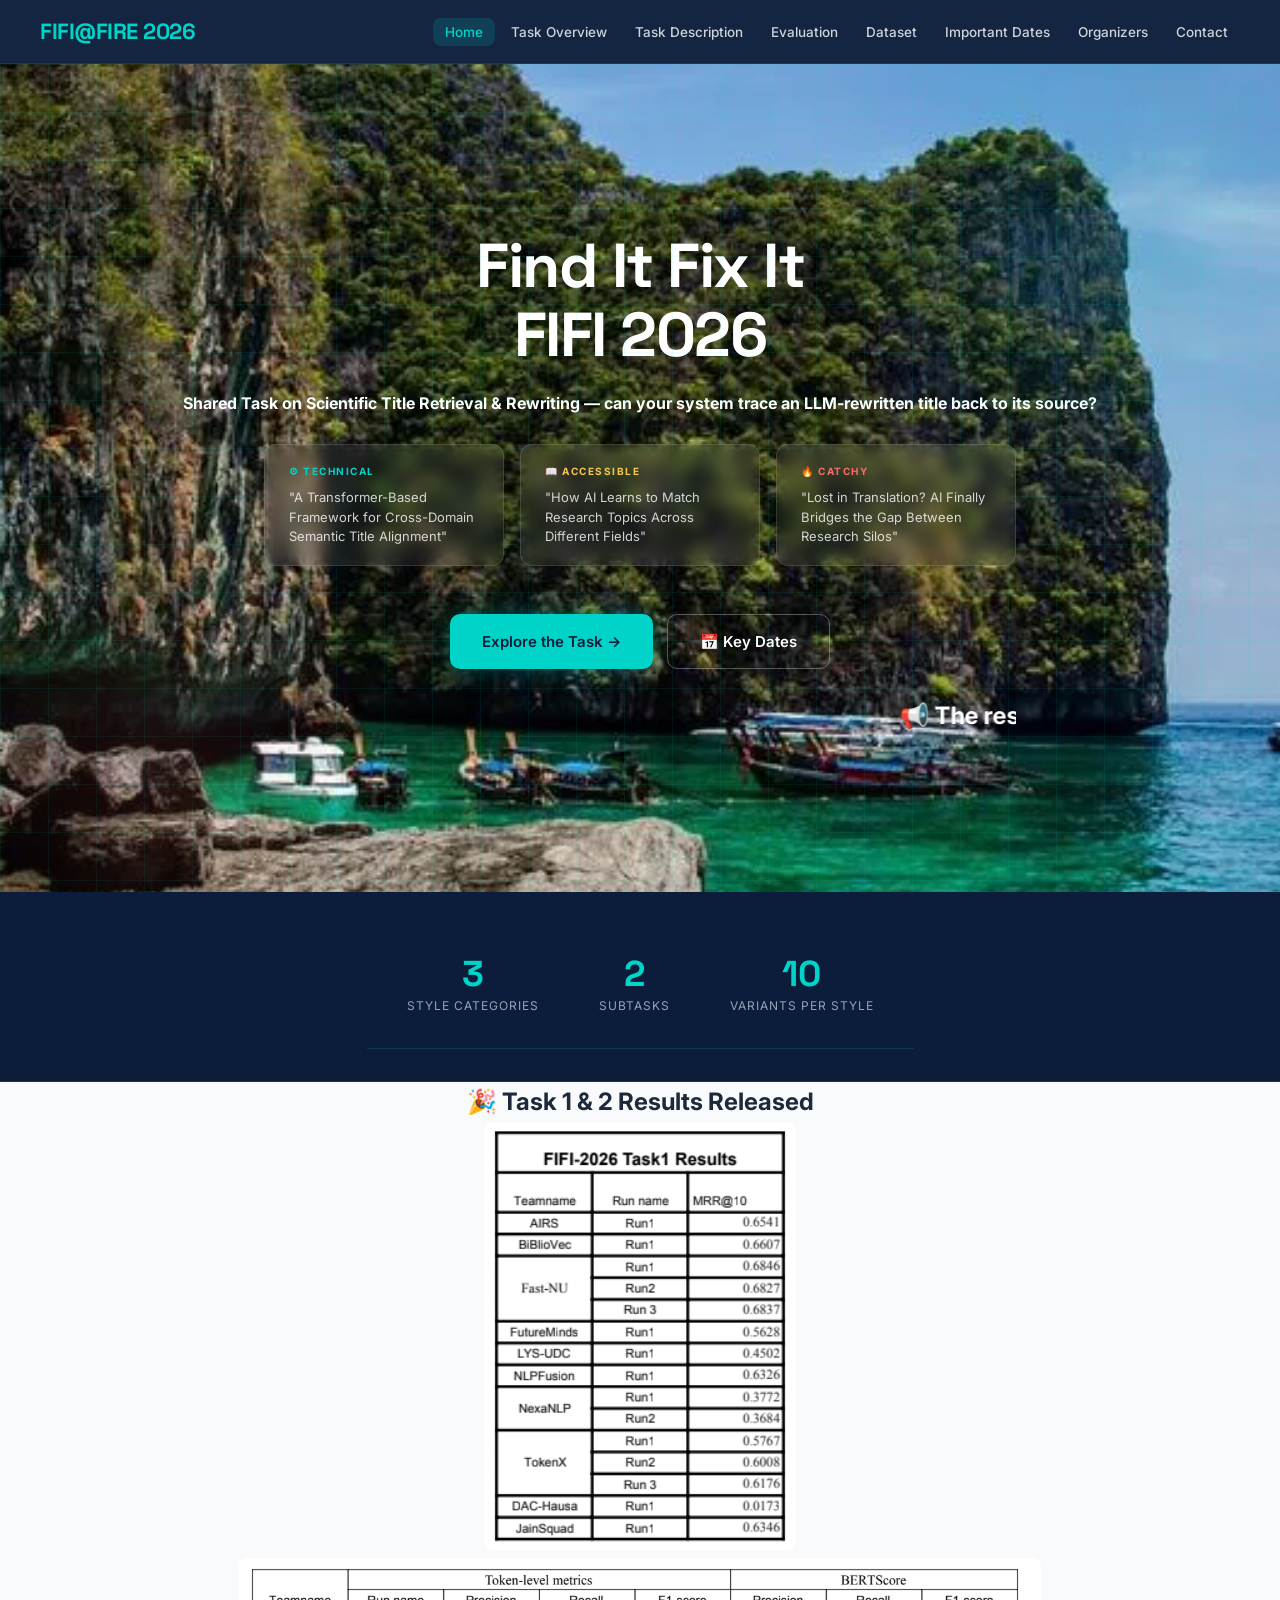
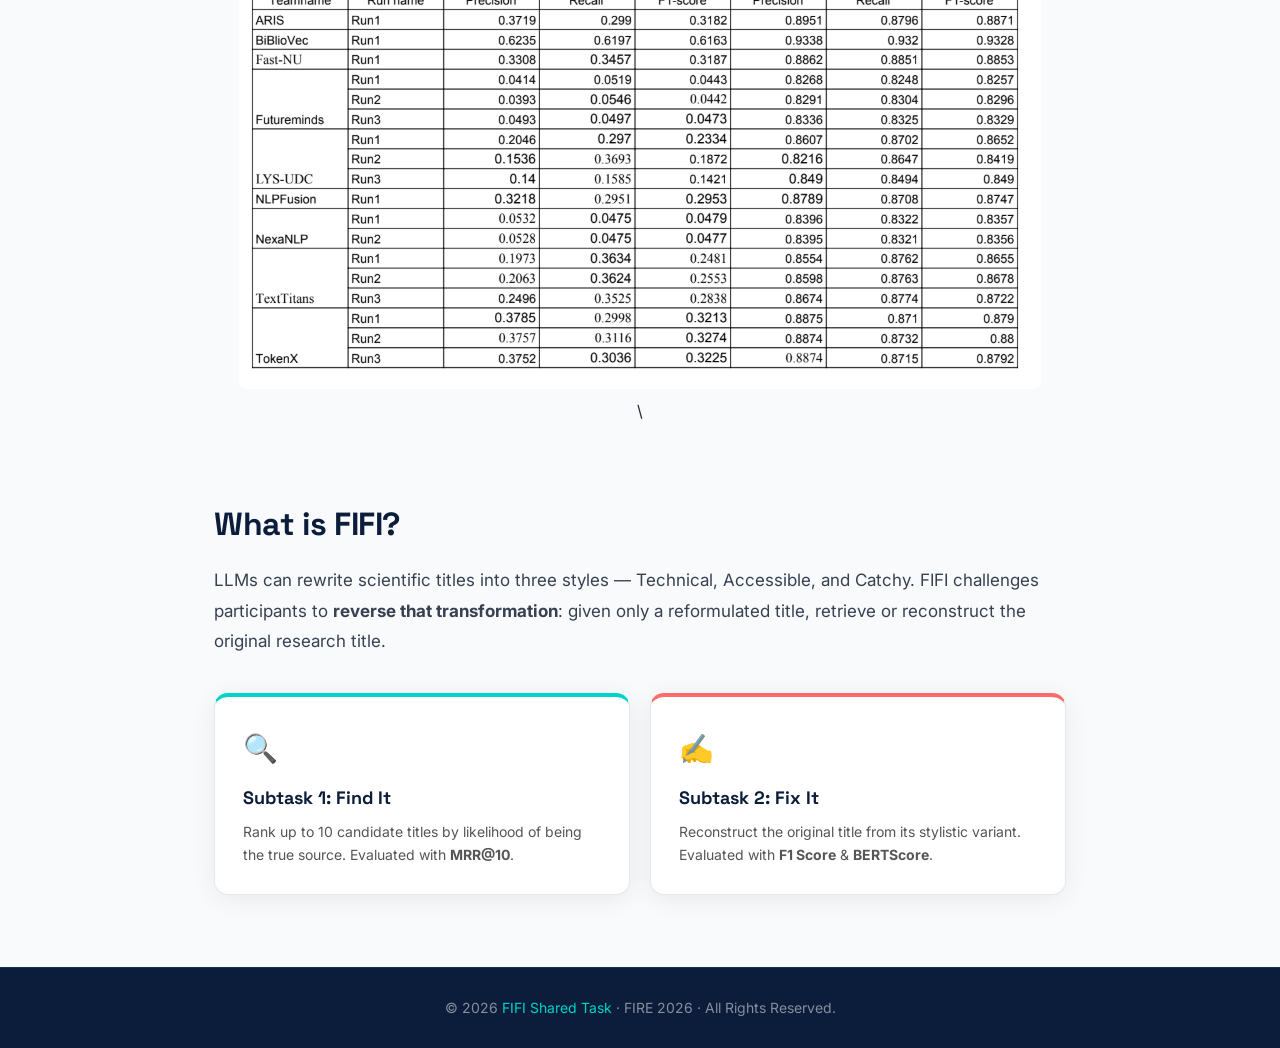
==== commit aaba0db3: "Update index.html" ====
--- a/index.html
+++ b/index.html
@@ -85,13 +85,22 @@
 
   <div style="text-align: center;">
     <h2>
-        🎉 Task 2 Results Released
+        🎉 Task 1 & 2 Results Released
     </h2>
 
-
-    <img src="task2-result.png"
-         alt="Task 2 Results"
+  <div class='row'>
+    <div class=col-md-4>
+      <img src="image.png"
+           alt="Task 2 Results"
+           style="max-width: 100%; height: auto; border-radius: 8px;"/>
+    </div>
+    <div class=col-md-4>
+      <img src="task2-result.png"
+           alt="Task 2 Results"
          style="max-width: 100%; height: auto; border-radius: 8px;"/>
+    </div>\
+  </div>
+    
 </div>
 
 
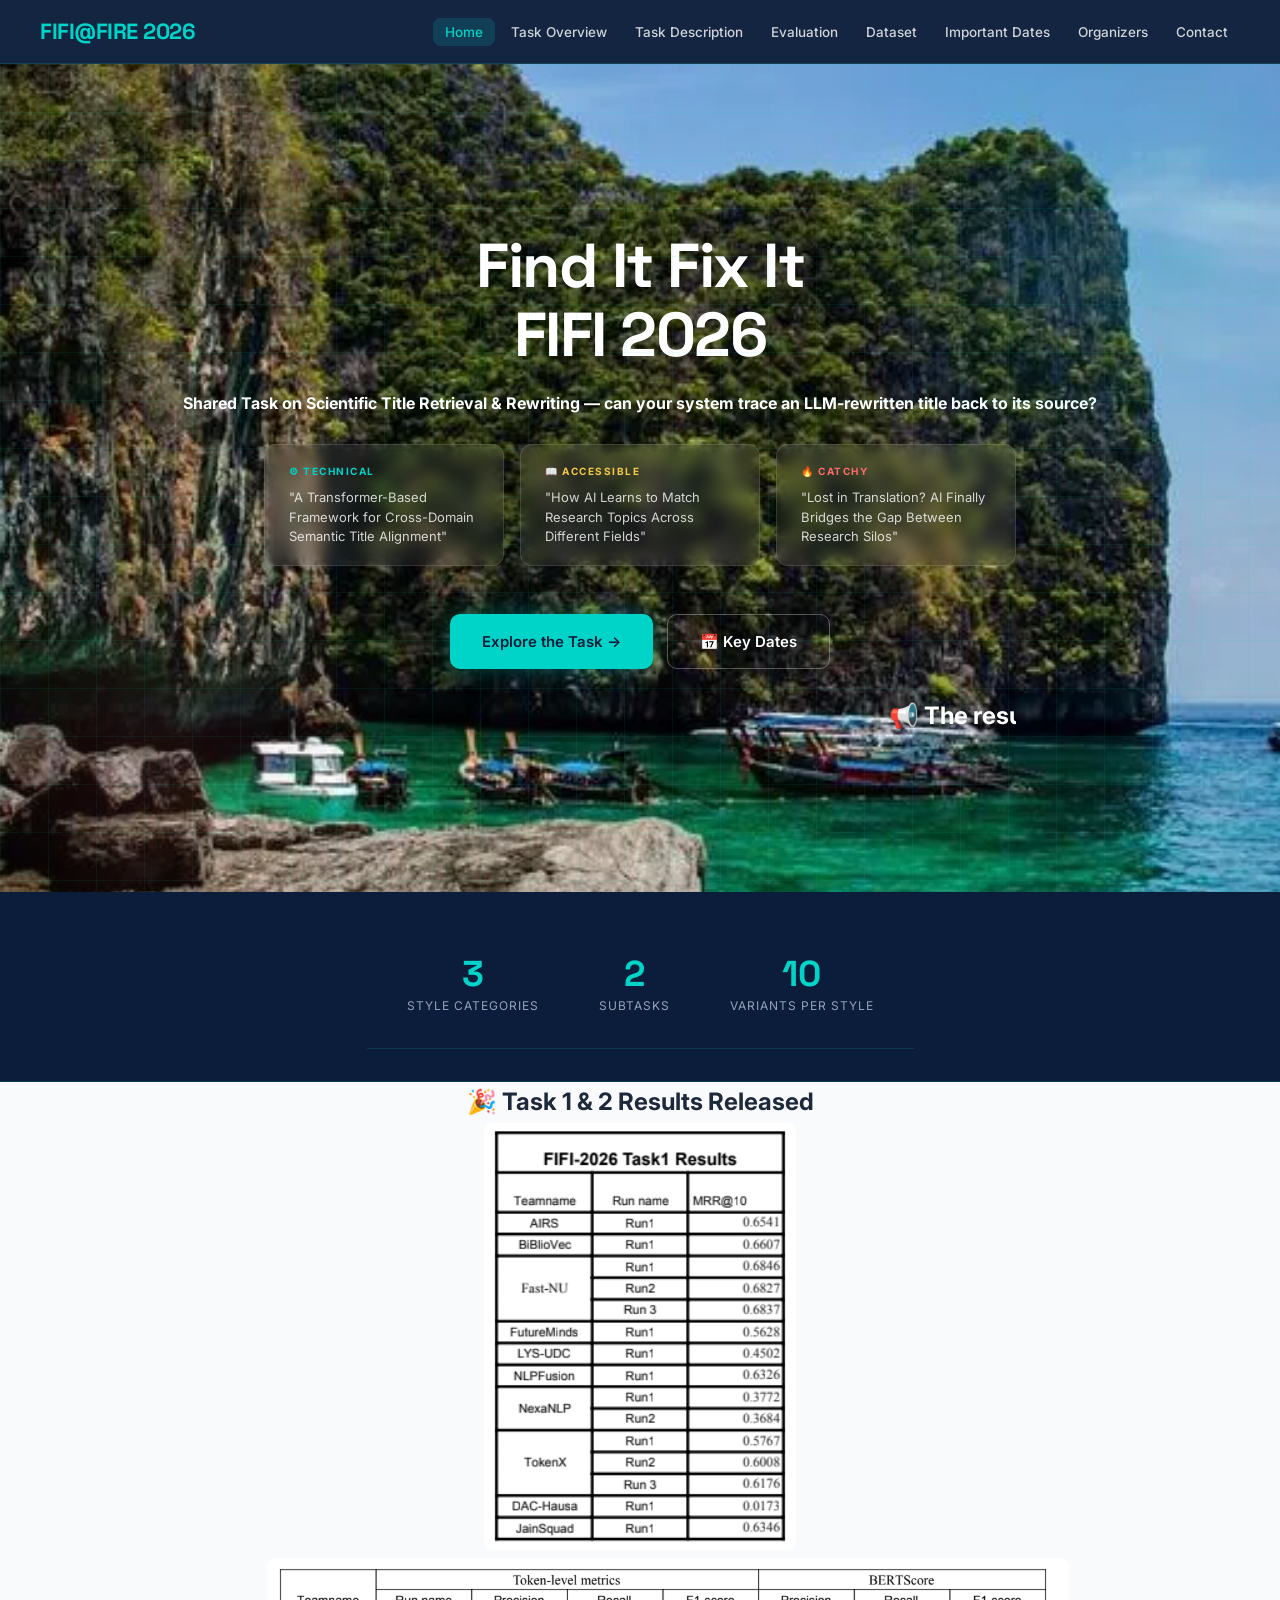
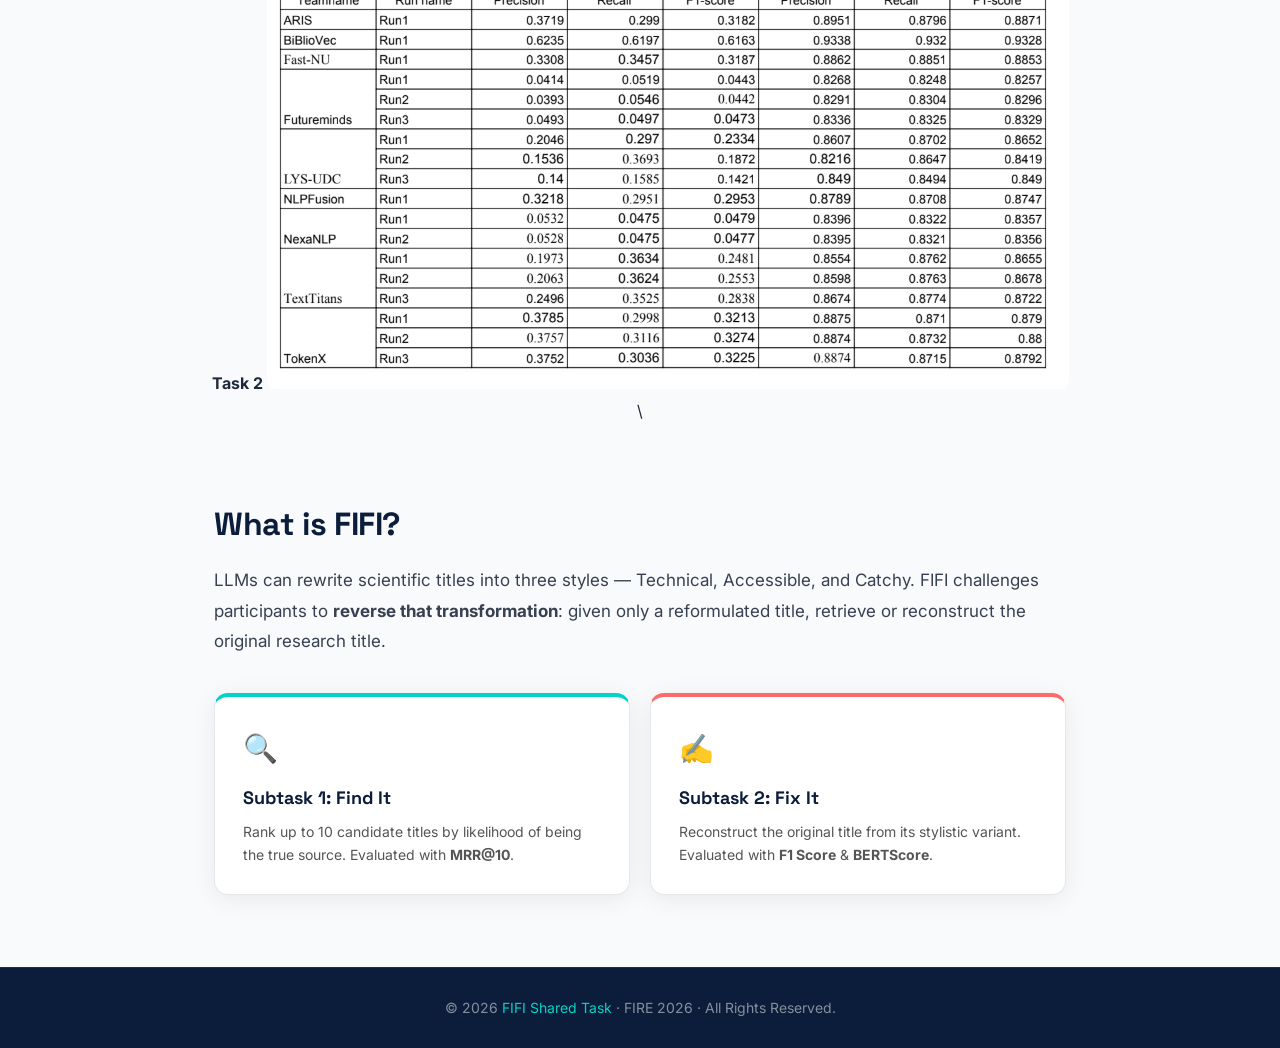
==== commit c605650b: "Update index.html" ====
--- a/index.html
+++ b/index.html
@@ -95,6 +95,7 @@
            style="max-width: 100%; height: auto; border-radius: 8px;"/>
     </div>
     <div class=col-md-4>
+      <b> Task 2</b>
       <img src="task2-result.png"
            alt="Task 2 Results"
          style="max-width: 100%; height: auto; border-radius: 8px;"/>
